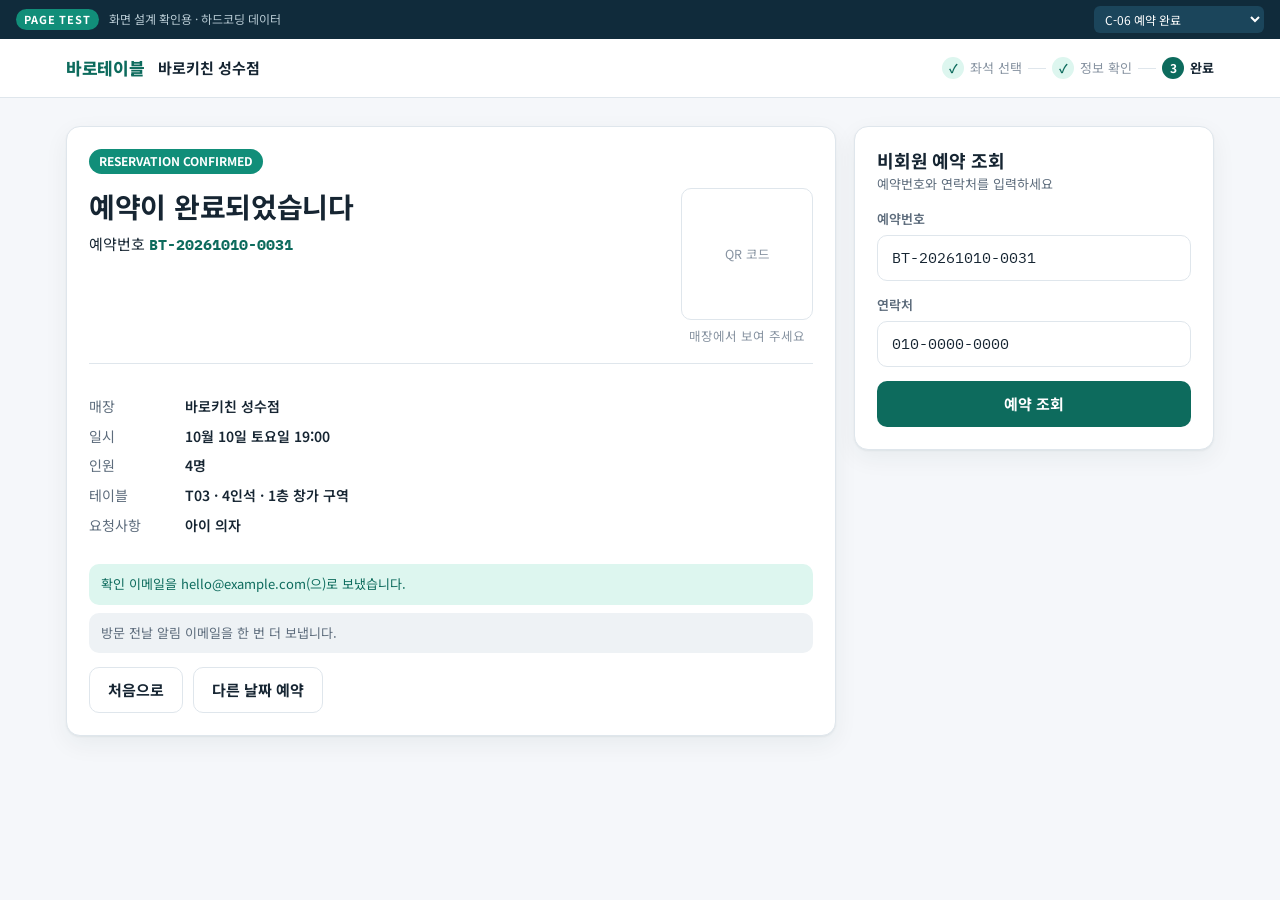
==== barotable-pagetest/src/main/resources/templates/complete.html @ 7b386302 "first" ====
<!DOCTYPE html>
<html lang="ko" xmlns:th="http://www.thymeleaf.org">
<head>
  <meta charset="utf-8">
  <meta name="viewport" content="width=device-width, initial-scale=1, viewport-fit=cover">
  <title>바로테이블 · 예약 완료</title>
  <link rel="preconnect" href="https://fonts.googleapis.com">
  <link rel="stylesheet" href="https://fonts.googleapis.com/css2?family=Noto+Sans+KR:wght@400;500;600;700;800&amp;family=IBM+Plex+Mono:wght@500;600&amp;display=swap">
  <link rel="stylesheet" href="../static/css/app.css" th:href="@{/css/app.css}">
</head>
<!-- C-06 예약 완료와 비회원 조회 -->
<body data-depth="0" data-screen="complete" th:data-server="true">
  <header class="site-head">
    <div class="wrap">
      <a class="brand" href="index.html" th:href="@{/}" data-go="index">바로테이블</a>
      <span class="head-store" id="head-store">바로키친 성수점</span>
      <span class="head-spacer"></span>
      <nav class="steps" aria-label="예약 단계">
        <span class="done"><b>✓</b>좌석 선택</span><i></i>
        <span class="done"><b>✓</b>정보 확인</span><i></i>
        <span class="on"><b>3</b>완료</span>
      </nav>
    </div>
  </header>

  <main class="page wrap">
    <div class="grid cols-main-side" style="grid-template-columns:minmax(0,1fr) 360px">
      <section class="card stack" aria-labelledby="done-title" id="done-card">
        <span class="badge badge-solid" style="align-self:flex-start" id="done-badge">RESERVATION CONFIRMED</span>
        <div class="row" style="justify-content:space-between;align-items:flex-start;gap:20px">
          <div class="stack" style="gap:8px;min-width:0;flex:1">
            <h1 id="done-title" style="font-size:clamp(22px,3vw,28px)">예약이 완료되었습니다</h1>
            <p>예약번호 <b class="mono" id="d-no" style="color:var(--teal-deep)">BT-20261010-0031</b></p>
          </div>
          <figure style="margin:0;display:flex;flex-direction:column;align-items:center;gap:6px">
            <div class="qr" aria-label="QR 코드 자리"><span class="hint">QR 코드</span></div>
            <figcaption class="hint">매장에서 보여 주세요</figcaption>
          </figure>
        </div>
        <hr class="divider">
        <dl class="kv" id="d-info"></dl>
        <div class="stack" style="gap:8px">
          <p class="notice good">확인 이메일을 hello@example.com(으)로 보냈습니다.</p>
          <p class="notice">방문 전날 알림 이메일을 한 번 더 보냅니다.</p>
        </div>
        <div class="row">
          <a class="btn btn-ghost" href="index.html" th:href="@{/}" data-go="index">처음으로</a>
          <a class="btn btn-ghost" href="reserve.html" th:href="@{/reserve}" data-go="reserve">다른 날짜 예약</a>
        </div>
      </section>

      <section class="card stack" aria-labelledby="lk-title">
        <div>
          <h2 id="lk-title">비회원 예약 조회</h2>
          <p class="card-sub">예약번호와 연락처를 입력하세요</p>
        </div>
        <div class="stack">
          <div class="field"><label for="lk-no">예약번호</label><input class="input mono" id="lk-no" value="BT-20261010-0031"></div>
          <div class="field"><label for="lk-phone">연락처</label><input class="input mono" id="lk-phone" value="010-0000-0000"></div>
          <a class="btn btn-primary" href="lookup.html" th:href="@{/reservations/lookup}" data-go="lookup">예약 조회</a>
        </div>
      </section>
    </div>
  </main>

  <script src="../static/js/data.js" th:src="@{/js/data.js}"></script>
  <script src="../static/js/common.js" th:src="@{/js/common.js}"></script>
  <script src="../static/js/pages/complete.js" th:src="@{/js/pages/complete.js}"></script>
</body>
</html>
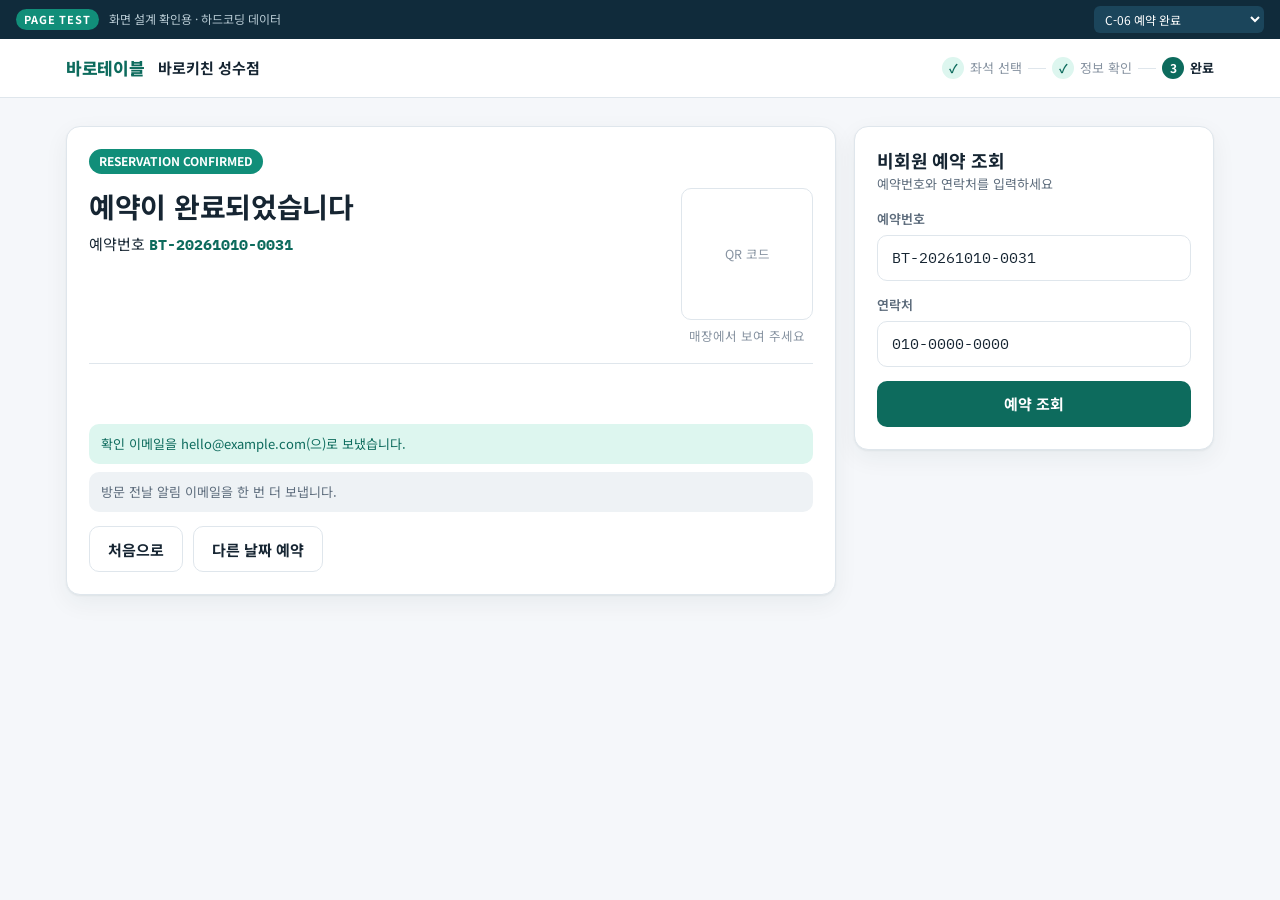
==== commit 2105e99b: "예약 완료 화면이 390px에서 가로로 넘치던 문제 수정 인라인 grid-template-columns가 960px 이하 1열 미디어쿼리를 덮어써서 오른쪽 360px 열이 남았다." ====
--- a/barotable-pagetest/src/main/resources/templates/complete.html
+++ b/barotable-pagetest/src/main/resources/templates/complete.html
@@ -24,7 +24,7 @@
   </header>
 
   <main class="page wrap">
-    <div class="grid cols-main-side" style="grid-template-columns:minmax(0,1fr) 360px">
+    <div class="grid cols-main-side" style="--side-w:360px">
       <section class="card stack" aria-labelledby="done-title" id="done-card">
         <span class="badge badge-solid" style="align-self:flex-start" id="done-badge">RESERVATION CONFIRMED</span>
         <div class="row" style="justify-content:space-between;align-items:flex-start;gap:20px">
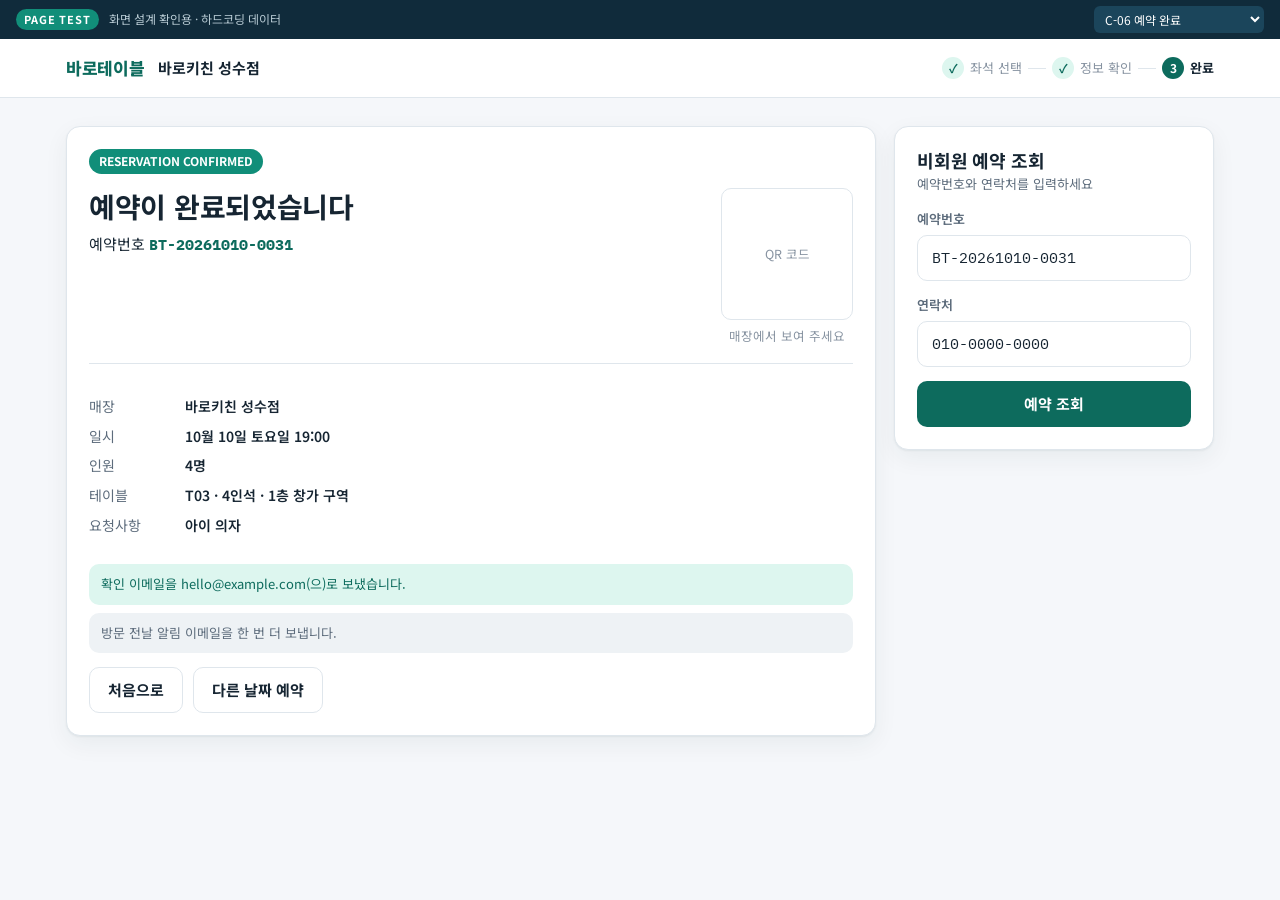
==== commit e0b35f74: "운영 조건을 저장하고 손님·점주 화면 전체에 반영 - 운영 조건(O-04)에 저장 / 기본값으로 버튼, 손님 화면 예약 시간 미리보기 - 저장 전 검사: 30분 단위, 오픈 < 마" ====
--- a/barotable-pagetest/src/main/resources/templates/complete.html
+++ b/barotable-pagetest/src/main/resources/templates/complete.html
@@ -40,8 +40,8 @@
         <hr class="divider">
         <dl class="kv" id="d-info"></dl>
         <div class="stack" style="gap:8px">
-          <p class="notice good">확인 이메일을 hello@example.com(으)로 보냈습니다.</p>
-          <p class="notice">방문 전날 알림 이메일을 한 번 더 보냅니다.</p>
+          <p class="notice good" id="n-confirm">확인 이메일을 hello@example.com(으)로 보냈습니다.</p>
+          <p class="notice" id="n-daybefore">방문 전날 알림 이메일을 한 번 더 보냅니다.</p>
         </div>
         <div class="row">
           <a class="btn btn-ghost" href="index.html" th:href="@{/}" data-go="index">처음으로</a>
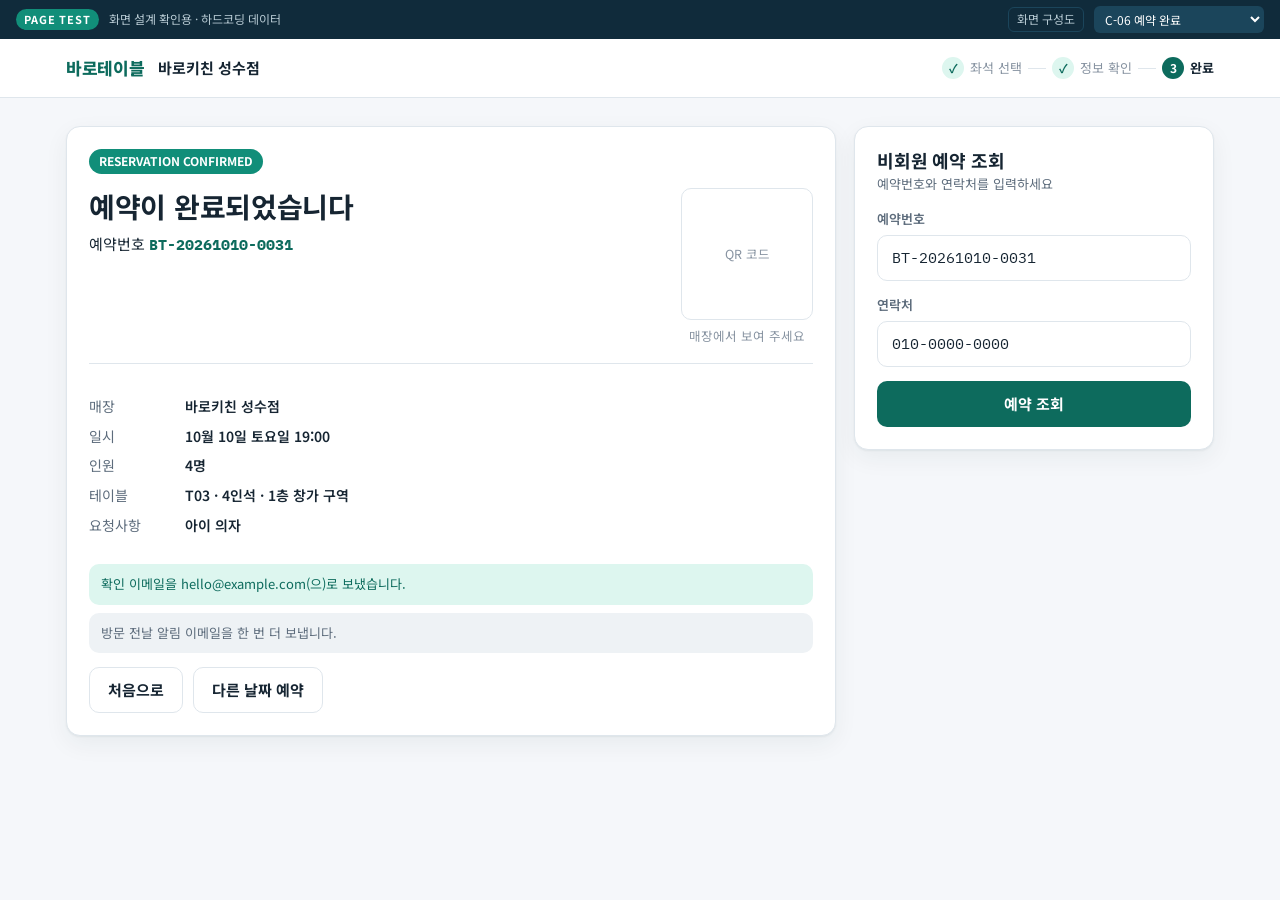
==== commit e73b432a: "CSS·JS 주소에 버전을 붙여 배포 직후 캐시가 섞이는 문제 방지 GitHub Pages는 HTML·CSS·JS를 각각 약 10분 캐시한다. 배포 직후 휴대폰에서 열면 새 스크립" ====
--- a/barotable-pagetest/src/main/resources/templates/complete.html
+++ b/barotable-pagetest/src/main/resources/templates/complete.html
@@ -6,7 +6,7 @@
   <title>바로테이블 · 예약 완료</title>
   <link rel="preconnect" href="https://fonts.googleapis.com">
   <link rel="stylesheet" href="https://fonts.googleapis.com/css2?family=Noto+Sans+KR:wght@400;500;600;700;800&amp;family=IBM+Plex+Mono:wght@500;600&amp;display=swap">
-  <link rel="stylesheet" href="../static/css/app.css" th:href="@{/css/app.css}">
+  <link rel="stylesheet" href="../static/css/app.css?v=20261006b" th:href="@{/css/app.css}">
 </head>
 <!-- C-06 예약 완료와 비회원 조회 -->
 <body data-depth="0" data-screen="complete" th:data-server="true">
@@ -63,8 +63,8 @@
     </div>
   </main>
 
-  <script src="../static/js/data.js" th:src="@{/js/data.js}"></script>
-  <script src="../static/js/common.js" th:src="@{/js/common.js}"></script>
-  <script src="../static/js/pages/complete.js" th:src="@{/js/pages/complete.js}"></script>
+  <script src="../static/js/data.js?v=20261006b" th:src="@{/js/data.js}"></script>
+  <script src="../static/js/common.js?v=20261006b" th:src="@{/js/common.js}"></script>
+  <script src="../static/js/pages/complete.js?v=20261006b" th:src="@{/js/pages/complete.js}"></script>
 </body>
 </html>
